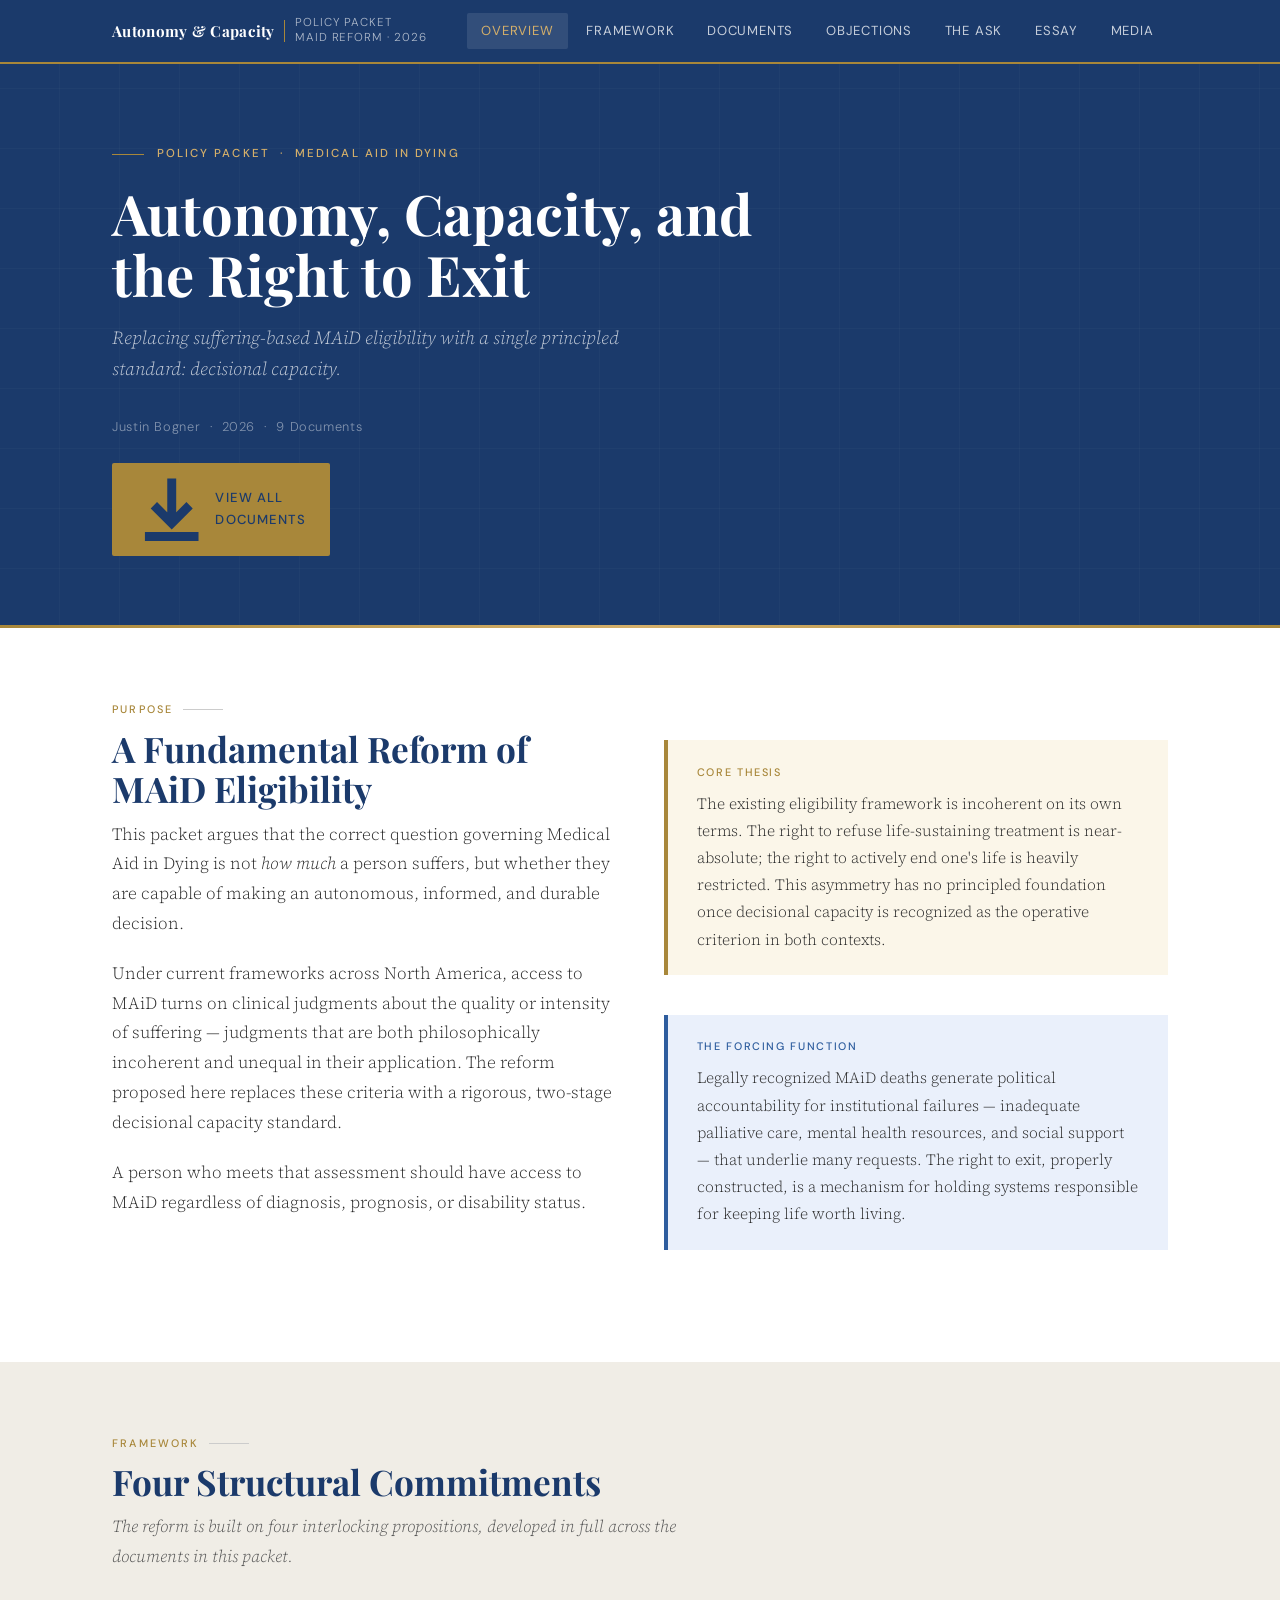
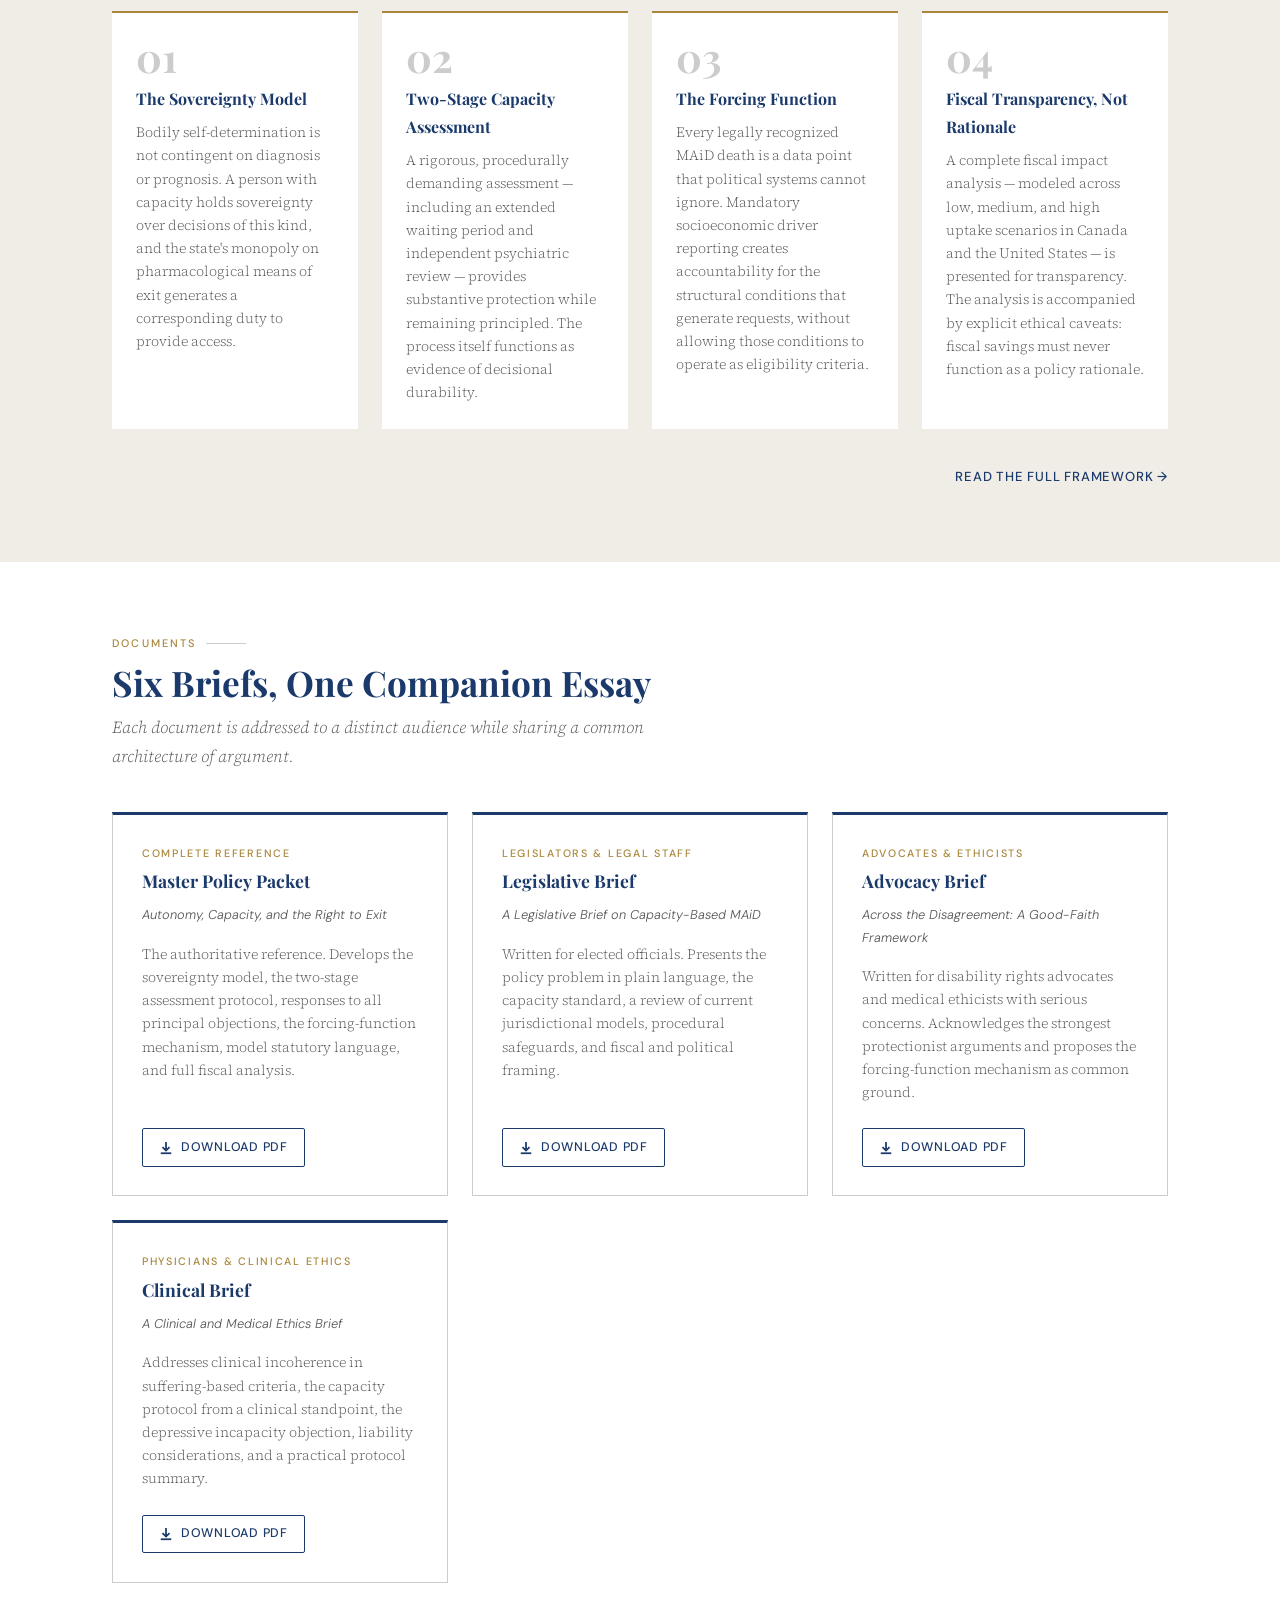
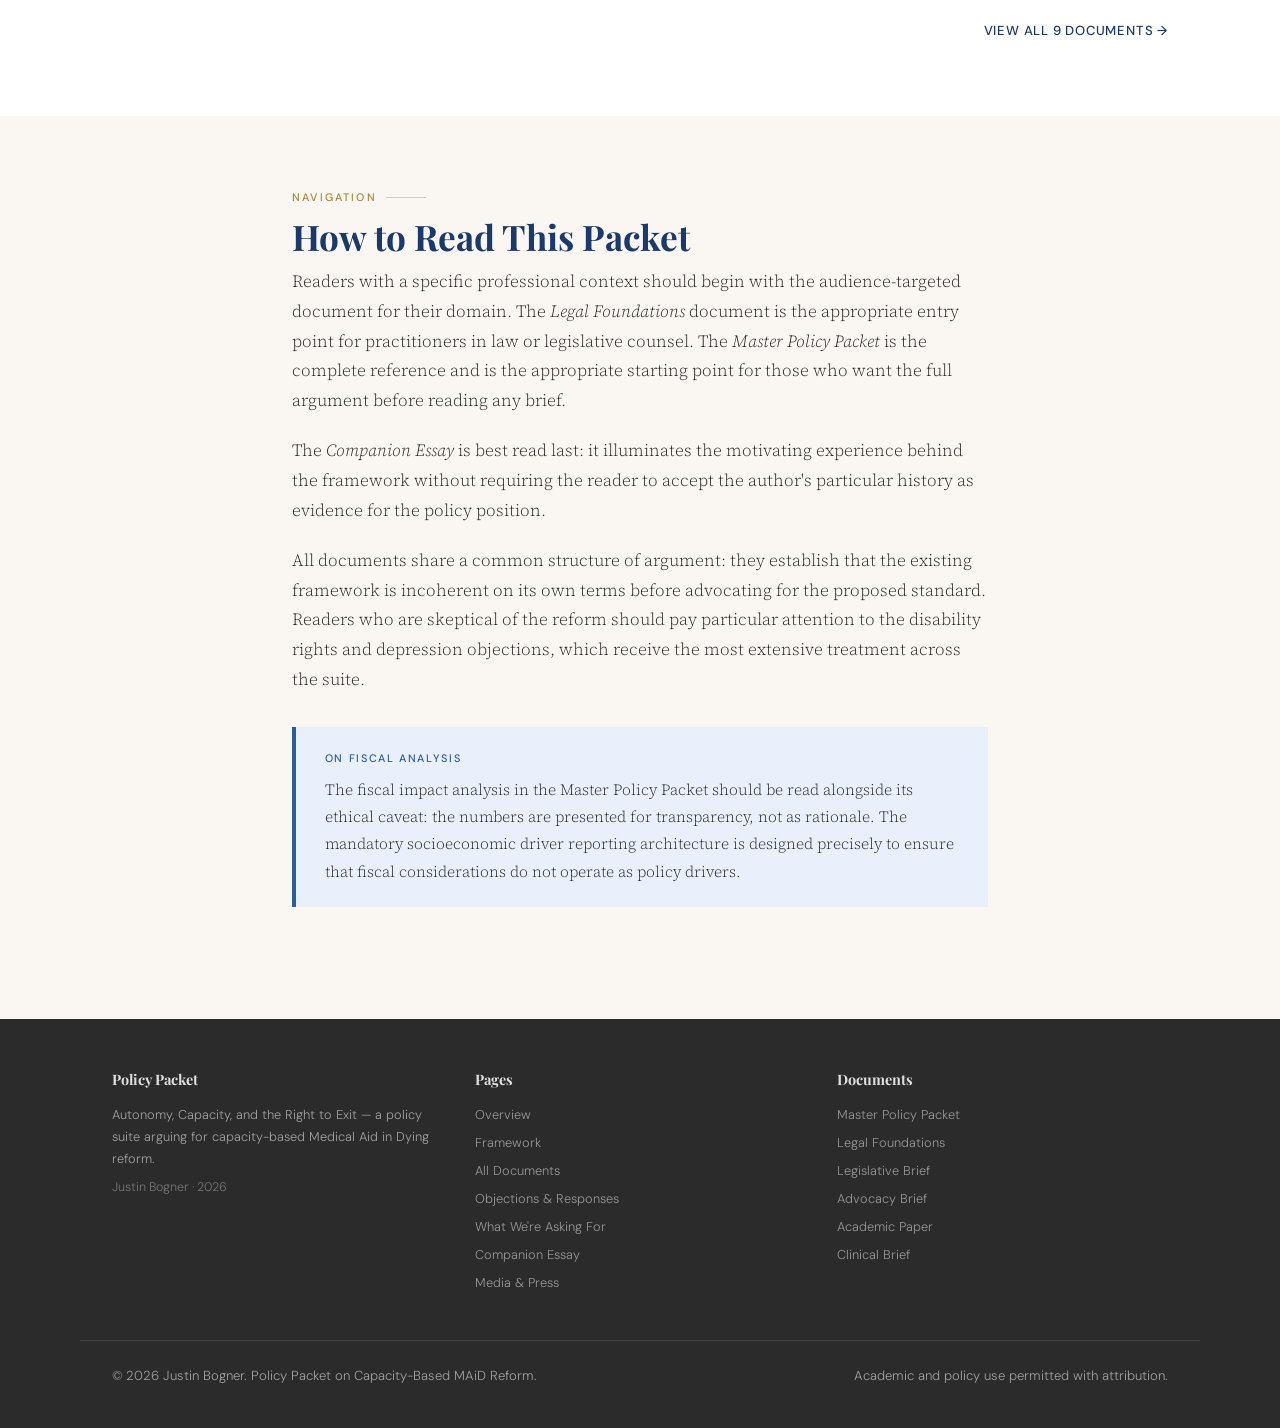
==== index.html @ 9078996b "Add files via upload" ====
<!DOCTYPE html>
<html lang="en">
<head>
  <meta charset="UTF-8">
  <meta name="viewport" content="width=device-width, initial-scale=1.0">
  <title>Autonomy, Capacity, and the Right to Exit — Policy Packet</title>
  <meta name="description" content="A policy packet arguing for capacity-based Medical Aid in Dying eligibility, developed by Justin Bogner (2026).">
  <link rel="stylesheet" href="style.css">
</head>
<body>

<!-- ── HEADER ───────────────────────────────────────────── -->
<header class="site-header">
  <div class="site-header__inner">
    <a href="index.html" class="site-header__wordmark">
      <span>Autonomy &amp; Capacity</span>
      <span class="wordmark-rule"></span>
      <span class="wordmark-sub">Policy Packet<br>MAiD Reform · 2026</span>
    </a>
    <nav>
      <a href="index.html" class="active">Overview</a>
      <a href="framework.html">Framework</a>
      <a href="documents.html">Documents</a>
      <a href="objections.html">Objections</a>
      <a href="ask.html">The Ask</a>
      <a href="essay.html">Essay</a>
      <a href="media.html">Media</a>
    </nav>
    <button class="nav-toggle" aria-label="Toggle navigation" aria-expanded="false">
      <span class="nav-toggle__bar"></span>
      <span class="nav-toggle__bar"></span>
      <span class="nav-toggle__bar"></span>
    </button>
  </div>
</header>

<!-- ── HERO ─────────────────────────────────────────────── -->
<section class="hero">
  <div class="hero__inner">
    <div class="hero__eyebrow">Policy Packet &nbsp;·&nbsp; Medical Aid in Dying</div>
    <h1 class="hero__title">Autonomy, Capacity, and the Right to Exit</h1>
    <p class="hero__subtitle">Replacing suffering-based MAiD eligibility with a single principled standard: decisional capacity.</p>
    <div class="hero__meta sans">Justin Bogner &nbsp;·&nbsp; 2026 &nbsp;·&nbsp; 9 Documents</div>
    <a href="documents.html" class="hero__cta">
      <svg viewBox="0 0 16 16" fill="none" stroke="currentColor" stroke-width="2"><path d="M8 1v10M4 7l4 4 4-4"/><path d="M2 14h12"/></svg>
      View All Documents
    </a>
  </div>
</section>

<!-- ── PURPOSE ───────────────────────────────────────────── -->
<section class="section section--white">
  <div class="container">
    <div class="two-col">
      <div>
        <div class="section__label">Purpose</div>
        <h2 class="section__title">A Fundamental Reform of MAiD Eligibility</h2>
        <p>This packet argues that the correct question governing Medical Aid in Dying is not <em>how much</em> a person suffers, but whether they are capable of making an autonomous, informed, and durable decision.</p>
        <p>Under current frameworks across North America, access to MAiD turns on clinical judgments about the quality or intensity of suffering — judgments that are both philosophically incoherent and unequal in their application. The reform proposed here replaces these criteria with a rigorous, two-stage decisional capacity standard.</p>
        <p>A person who meets that assessment should have access to MAiD regardless of diagnosis, prognosis, or disability status.</p>
      </div>
      <div>
        <div class="callout callout--gold">
          <div class="callout__label">Core Thesis</div>
          <p>The existing eligibility framework is incoherent on its own terms. The right to refuse life-sustaining treatment is near-absolute; the right to actively end one's life is heavily restricted. This asymmetry has no principled foundation once decisional capacity is recognized as the operative criterion in both contexts.</p>
        </div>
        <div class="callout" style="margin-top:1rem;">
          <div class="callout__label">The Forcing Function</div>
          <p>Legally recognized MAiD deaths generate political accountability for institutional failures — inadequate palliative care, mental health resources, and social support — that underlie many requests. The right to exit, properly constructed, is a mechanism for holding systems responsible for keeping life worth living.</p>
        </div>
      </div>
    </div>
  </div>
</section>

<!-- ── FRAMEWORK OVERVIEW ─────────────────────────────────── -->
<section class="section section--alt">
  <div class="container">
    <div class="section__label">Framework</div>
    <h2 class="section__title">Four Structural Commitments</h2>
    <p class="section__lead">The reform is built on four interlocking propositions, developed in full across the documents in this packet.</p>
    <div class="pillars">
      <div class="pillar">
        <div class="pillar__number">01</div>
        <div class="pillar__title">The Sovereignty Model</div>
        <p class="pillar__text">Bodily self-determination is not contingent on diagnosis or prognosis. A person with capacity holds sovereignty over decisions of this kind, and the state's monopoly on pharmacological means of exit generates a corresponding duty to provide access.</p>
      </div>
      <div class="pillar">
        <div class="pillar__number">02</div>
        <div class="pillar__title">Two-Stage Capacity Assessment</div>
        <p class="pillar__text">A rigorous, procedurally demanding assessment — including an extended waiting period and independent psychiatric review — provides substantive protection while remaining principled. The process itself functions as evidence of decisional durability.</p>
      </div>
      <div class="pillar">
        <div class="pillar__number">03</div>
        <div class="pillar__title">The Forcing Function</div>
        <p class="pillar__text">Every legally recognized MAiD death is a data point that political systems cannot ignore. Mandatory socioeconomic driver reporting creates accountability for the structural conditions that generate requests, without allowing those conditions to operate as eligibility criteria.</p>
      </div>
      <div class="pillar">
        <div class="pillar__number">04</div>
        <div class="pillar__title">Fiscal Transparency, Not Rationale</div>
        <p class="pillar__text">A complete fiscal impact analysis — modeled across low, medium, and high uptake scenarios in Canada and the United States — is presented for transparency. The analysis is accompanied by explicit ethical caveats: fiscal savings must never function as a policy rationale.</p>
      </div>
    </div>
    <div class="section-tail">
      <a href="framework.html">Read the Full Framework →</a>
    </div>
  </div>
</section>

<!-- ── DOCUMENTS PREVIEW ───────────────────────────────────── -->
<section class="section section--white">
  <div class="container">
    <div class="section__label">Documents</div>
    <h2 class="section__title">Six Briefs, One Companion Essay</h2>
    <p class="section__lead">Each document is addressed to a distinct audience while sharing a common architecture of argument.</p>
    <div class="doc-grid">

      <div class="doc-card">
        <div class="doc-card__audience">Complete Reference</div>
        <div class="doc-card__title">Master Policy Packet</div>
        <div class="doc-card__subtitle">Autonomy, Capacity, and the Right to Exit</div>
        <p class="doc-card__desc">The authoritative reference. Develops the sovereignty model, the two-stage assessment protocol, responses to all principal objections, the forcing-function mechanism, model statutory language, and full fiscal analysis.</p>
        <a href="pdfs/00_master_policy.pdf" target="_blank" class="doc-card__link" download>
          <svg viewBox="0 0 16 16" fill="none" stroke="currentColor" stroke-width="2"><path d="M8 1v10M4 7l4 4 4-4"/><path d="M2 14h12"/></svg>
          Download PDF
        </a>
      </div>

      <div class="doc-card">
        <div class="doc-card__audience">Legislators & Legal Staff</div>
        <div class="doc-card__title">Legislative Brief</div>
        <div class="doc-card__subtitle">A Legislative Brief on Capacity-Based MAiD</div>
        <p class="doc-card__desc">Written for elected officials. Presents the policy problem in plain language, the capacity standard, a review of current jurisdictional models, procedural safeguards, and fiscal and political framing.</p>
        <a href="pdfs/01_legislative_brief.pdf" target="_blank" class="doc-card__link" download>
          <svg viewBox="0 0 16 16" fill="none" stroke="currentColor" stroke-width="2"><path d="M8 1v10M4 7l4 4 4-4"/><path d="M2 14h12"/></svg>
          Download PDF
        </a>
      </div>

      <div class="doc-card">
        <div class="doc-card__audience">Advocates & Ethicists</div>
        <div class="doc-card__title">Advocacy Brief</div>
        <div class="doc-card__subtitle">Across the Disagreement: A Good-Faith Framework</div>
        <p class="doc-card__desc">Written for disability rights advocates and medical ethicists with serious concerns. Acknowledges the strongest protectionist arguments and proposes the forcing-function mechanism as common ground.</p>
        <a href="pdfs/02_advocacy_brief.pdf" target="_blank" class="doc-card__link" download>
          <svg viewBox="0 0 16 16" fill="none" stroke="currentColor" stroke-width="2"><path d="M8 1v10M4 7l4 4 4-4"/><path d="M2 14h12"/></svg>
          Download PDF
        </a>
      </div>

      <div class="doc-card">
        <div class="doc-card__audience">Physicians & Clinical Ethics</div>
        <div class="doc-card__title">Clinical Brief</div>
        <div class="doc-card__subtitle">A Clinical and Medical Ethics Brief</div>
        <p class="doc-card__desc">Addresses clinical incoherence in suffering-based criteria, the capacity protocol from a clinical standpoint, the depressive incapacity objection, liability considerations, and a practical protocol summary.</p>
        <a href="pdfs/04_clinical_brief.pdf" target="_blank" class="doc-card__link" download>
          <svg viewBox="0 0 16 16" fill="none" stroke="currentColor" stroke-width="2"><path d="M8 1v10M4 7l4 4 4-4"/><path d="M2 14h12"/></svg>
          Download PDF
        </a>
      </div>

    </div>
    <div class="section-tail">
      <a href="documents.html">View All 9 Documents →</a>
    </div>
  </div>
</section>

<!-- ── HOW TO READ ─────────────────────────────────────────── -->
<section class="section">
  <div class="container--narrow">
    <div class="section__label">Navigation</div>
    <h2 class="section__title">How to Read This Packet</h2>
    <p>Readers with a specific professional context should begin with the audience-targeted document for their domain. The <em>Legal Foundations</em> document is the appropriate entry point for practitioners in law or legislative counsel. The <em>Master Policy Packet</em> is the complete reference and is the appropriate starting point for those who want the full argument before reading any brief.</p>
    <p>The <em>Companion Essay</em> is best read last: it illuminates the motivating experience behind the framework without requiring the reader to accept the author's particular history as evidence for the policy position.</p>
    <p>All documents share a common structure of argument: they establish that the existing framework is incoherent on its own terms before advocating for the proposed standard. Readers who are skeptical of the reform should pay particular attention to the disability rights and depression objections, which receive the most extensive treatment across the suite.</p>
    <div class="callout" style="margin-top:2rem;">
      <div class="callout__label">On Fiscal Analysis</div>
      <p>The fiscal impact analysis in the Master Policy Packet should be read alongside its ethical caveat: the numbers are presented for transparency, not as rationale. The mandatory socioeconomic driver reporting architecture is designed precisely to ensure that fiscal considerations do not operate as policy drivers.</p>
    </div>
  </div>
</section>

<!-- ── FOOTER ─────────────────────────────────────────────── -->
<footer class="site-footer">
  <div class="site-footer__inner">
    <div class="footer-col">
      <div class="footer-col__title">Policy Packet</div>
      <p style="font-size:0.8rem; line-height:1.7; margin-bottom:0.5rem;">Autonomy, Capacity, and the Right to Exit — a policy suite arguing for capacity-based Medical Aid in Dying reform.</p>
      <p style="font-size:0.78rem; color:rgba(255,255,255,0.35);">Justin Bogner · 2026</p>
    </div>
    <div class="footer-col">
      <div class="footer-col__title">Pages</div>
      <a href="index.html">Overview</a>
      <a href="framework.html">Framework</a>
      <a href="documents.html">All Documents</a>
      <a href="objections.html">Objections &amp; Responses</a>
      <a href="ask.html">What We're Asking For</a>
      <a href="essay.html">Companion Essay</a>
      <a href="media.html">Media &amp; Press</a>
    </div>
    <div class="footer-col">
      <div class="footer-col__title">Documents</div>
      <a href="pdfs/00_master_policy.pdf" target="_blank" download>Master Policy Packet</a>
      <a href="pdfs/01_legal_foundations.pdf" target="_blank" download>Legal Foundations</a>
      <a href="pdfs/01_legislative_brief.pdf" target="_blank" download>Legislative Brief</a>
      <a href="pdfs/02_advocacy_brief.pdf" target="_blank" download>Advocacy Brief</a>
      <a href="pdfs/03_academic_paper.pdf" target="_blank" download>Academic Paper</a>
      <a href="pdfs/04_clinical_brief.pdf" target="_blank" download>Clinical Brief</a>
    </div>
  </div>
  <div class="site-footer__bottom">
    <span>© 2026 Justin Bogner. Policy Packet on Capacity-Based MAiD Reform.</span>
    <span>Academic and policy use permitted with attribution.</span>
  </div>
</footer>

<script src="nav.js"></script>
</body>
</html>
---- style.css ----
/* ─── IMPORTS ─────────────────────────────────────────────── */
@import url('https://fonts.googleapis.com/css2?family=Playfair+Display:ital,wght@0,400;0,600;0,700;1,400;1,600&family=Source+Serif+4:ital,opsz,wght@0,8..60,300;0,8..60,400;0,8..60,600;1,8..60,300;1,8..60,400&family=DM+Sans:wght@300;400;500&display=swap');

/* ─── VARIABLES ───────────────────────────────────────────── */
:root {
  --navy:       #1B3A6B;
  --navy-mid:   #2E5D9E;
  --navy-light: #EAF0FB;
  --cream:      #FAF7F2;
  --cream-dark: #F0EDE6;
  --gold:       #A8873A;
  --gold-light: #D4AF6A;
  --charcoal:   #2B2B2B;
  --mid:        #555555;
  --rule:       #CCCCCC;
  --white:      #FFFFFF;
}

/* ─── RESET & BASE ────────────────────────────────────────── */
*, *::before, *::after { box-sizing: border-box; margin: 0; padding: 0; }

html { scroll-behavior: smooth; }

body {
  font-family: 'Source Serif 4', Georgia, serif;
  font-weight: 300;
  background: var(--cream);
  color: var(--charcoal);
  line-height: 1.75;
  font-size: 17px;
  -webkit-font-smoothing: antialiased;
}

/* ─── TYPOGRAPHY ──────────────────────────────────────────── */
h1, h2, h3, h4 {
  font-family: 'Playfair Display', Georgia, serif;
  font-weight: 700;
  line-height: 1.15;
  color: var(--navy);
}

.sans { font-family: 'DM Sans', sans-serif; }

p { margin-bottom: 1.2em; }
p:last-child { margin-bottom: 0; }

a { color: var(--navy-mid); text-decoration: none; }
a:hover { text-decoration: underline; color: var(--navy); }

/* ─── LAYOUT ──────────────────────────────────────────────── */
.container {
  max-width: 1120px;
  margin: 0 auto;
  padding: 0 2rem;
}

.container--narrow {
  max-width: 760px;
  margin: 0 auto;
  padding: 0 2rem;
}

/* ─── HEADER / NAV ────────────────────────────────────────── */
.site-header {
  background: var(--navy);
  position: sticky;
  top: 0;
  z-index: 100;
  border-bottom: 2px solid var(--gold);
}

.site-header__inner {
  display: flex;
  align-items: center;
  justify-content: space-between;
  height: 62px;
  max-width: 1120px;
  margin: 0 auto;
  padding: 0 2rem;
}

.site-header__wordmark {
  font-family: 'Playfair Display', serif;
  font-size: 0.95rem;
  font-weight: 700;
  letter-spacing: 0.02em;
  color: var(--white);
  text-decoration: none;
  display: flex;
  align-items: center;
  gap: 0.6rem;
}

.site-header__wordmark:hover { text-decoration: none; }

.wordmark-rule {
  width: 1px;
  height: 22px;
  background: var(--gold);
}

.wordmark-sub {
  font-family: 'DM Sans', sans-serif;
  font-size: 0.72rem;
  font-weight: 300;
  letter-spacing: 0.08em;
  text-transform: uppercase;
  color: rgba(255,255,255,0.65);
  line-height: 1.3;
}

nav { display: flex; align-items: center; gap: 0.25rem; }

nav a {
  font-family: 'DM Sans', sans-serif;
  font-size: 0.82rem;
  font-weight: 400;
  letter-spacing: 0.06em;
  text-transform: uppercase;
  color: rgba(255,255,255,0.75);
  padding: 0.4rem 0.9rem;
  border-radius: 2px;
  transition: color 0.2s, background 0.2s;
  text-decoration: none;
}

nav a:hover, nav a.active {
  color: var(--white);
  background: rgba(255,255,255,0.1);
  text-decoration: none;
}

nav a.active {
  color: var(--gold-light);
}

/* ─── HERO ────────────────────────────────────────────────── */
.hero {
  background: var(--navy);
  padding: 5rem 0 4.5rem;
  position: relative;
  overflow: hidden;
}

.hero::before {
  content: '';
  position: absolute;
  inset: 0;
  background:
    repeating-linear-gradient(
      0deg,
      transparent,
      transparent 59px,
      rgba(255,255,255,0.025) 59px,
      rgba(255,255,255,0.025) 60px
    ),
    repeating-linear-gradient(
      90deg,
      transparent,
      transparent 59px,
      rgba(255,255,255,0.025) 59px,
      rgba(255,255,255,0.025) 60px
    );
}

.hero::after {
  content: '';
  position: absolute;
  left: 0; right: 0; bottom: 0;
  height: 3px;
  background: linear-gradient(90deg, var(--gold), var(--gold-light), var(--gold));
}

.hero__inner {
  position: relative;
  max-width: 1120px;
  margin: 0 auto;
  padding: 0 2rem;
}

.hero__eyebrow {
  font-family: 'DM Sans', sans-serif;
  font-size: 0.72rem;
  font-weight: 500;
  letter-spacing: 0.18em;
  text-transform: uppercase;
  color: var(--gold-light);
  margin-bottom: 1.2rem;
  display: flex;
  align-items: center;
  gap: 0.8rem;
}

.hero__eyebrow::before {
  content: '';
  display: inline-block;
  width: 32px;
  height: 1px;
  background: var(--gold);
}

.hero__title {
  font-family: 'Playfair Display', serif;
  font-size: clamp(2rem, 5vw, 3.5rem);
  font-weight: 700;
  color: var(--white);
  line-height: 1.08;
  max-width: 700px;
  margin-bottom: 1.2rem;
}

.hero__subtitle {
  font-family: 'Source Serif 4', serif;
  font-size: 1.15rem;
  font-weight: 300;
  font-style: italic;
  color: rgba(255,255,255,0.72);
  max-width: 560px;
  margin-bottom: 2rem;
  line-height: 1.65;
}

.hero__meta {
  font-family: 'DM Sans', sans-serif;
  font-size: 0.8rem;
  color: rgba(255,255,255,0.45);
  letter-spacing: 0.05em;
}

.hero__cta {
  display: inline-flex;
  align-items: center;
  gap: 0.5rem;
  background: var(--gold);
  color: var(--navy) !important;
  font-family: 'DM Sans', sans-serif;
  font-size: 0.82rem;
  font-weight: 500;
  letter-spacing: 0.08em;
  text-transform: uppercase;
  padding: 0.7rem 1.5rem;
  border-radius: 2px;
  transition: background 0.2s;
  text-decoration: none !important;
  margin-top: 1.5rem;
}

.hero__cta:hover { background: var(--gold-light); }

/* ─── SECTION ─────────────────────────────────────────────── */
.section {
  padding: 4.5rem 0;
}

.section--alt {
  background: var(--cream-dark);
}

.section--white {
  background: var(--white);
}

.section__label {
  font-family: 'DM Sans', sans-serif;
  font-size: 0.68rem;
  font-weight: 500;
  letter-spacing: 0.2em;
  text-transform: uppercase;
  color: var(--gold);
  margin-bottom: 0.6rem;
  display: flex;
  align-items: center;
  gap: 0.6rem;
}

.section__label::after {
  content: '';
  flex: 1;
  height: 1px;
  background: var(--rule);
  max-width: 40px;
}

.section__title {
  font-size: clamp(1.5rem, 3vw, 2.2rem);
  margin-bottom: 0.6rem;
}

.section__lead {
  font-size: 1.05rem;
  color: var(--mid);
  font-style: italic;
  margin-bottom: 2.5rem;
  max-width: 620px;
}

/* ─── CALLOUT BOX ─────────────────────────────────────────── */
.callout {
  background: var(--navy-light);
  border-left: 4px solid var(--navy-mid);
  padding: 1.4rem 1.8rem;
  margin: 2.5rem 0;
  font-size: 0.97rem;
}

.callout--gold {
  background: #FBF6E9;
  border-left-color: var(--gold);
}

.callout__label {
  font-family: 'DM Sans', sans-serif;
  font-size: 0.68rem;
  font-weight: 500;
  letter-spacing: 0.15em;
  text-transform: uppercase;
  color: var(--navy-mid);
  margin-bottom: 0.5rem;
}

.callout--gold .callout__label { color: var(--gold); }

/* ─── DOCUMENT CARDS ──────────────────────────────────────── */
.doc-grid {
  display: grid;
  grid-template-columns: repeat(auto-fill, minmax(320px, 1fr));
  gap: 1.5rem;
  margin-top: 2rem;
}

.doc-card {
  background: var(--white);
  border: 1px solid var(--rule);
  border-top: 3px solid var(--navy);
  padding: 1.8rem;
  display: flex;
  flex-direction: column;
  transition: box-shadow 0.2s, transform 0.2s;
}

.doc-card:hover {
  box-shadow: 0 8px 32px rgba(27,58,107,0.12);
  transform: translateY(-2px);
}

.doc-card__audience {
  font-family: 'DM Sans', sans-serif;
  font-size: 0.67rem;
  font-weight: 500;
  letter-spacing: 0.16em;
  text-transform: uppercase;
  color: var(--gold);
  margin-bottom: 0.5rem;
}

.doc-card__title {
  font-family: 'Playfair Display', serif;
  font-size: 1.1rem;
  font-weight: 700;
  color: var(--navy);
  line-height: 1.25;
  margin-bottom: 0.75rem;
}

.doc-card__subtitle {
  font-family: 'DM Sans', sans-serif;
  font-size: 0.8rem;
  color: var(--mid);
  margin-bottom: 1rem;
  font-style: italic;
}

.doc-card__desc {
  font-size: 0.88rem;
  color: var(--mid);
  line-height: 1.65;
  flex: 1;
  margin-bottom: 1.5rem;
}

.doc-card__link {
  display: inline-flex;
  align-items: center;
  gap: 0.5rem;
  font-family: 'DM Sans', sans-serif;
  font-size: 0.78rem;
  font-weight: 500;
  letter-spacing: 0.06em;
  text-transform: uppercase;
  color: var(--navy);
  border: 1px solid var(--navy);
  padding: 0.45rem 1rem;
  border-radius: 2px;
  transition: background 0.2s, color 0.2s;
  align-self: flex-start;
}

.doc-card__link:hover {
  background: var(--navy);
  color: var(--white);
  text-decoration: none;
}

.doc-card__link svg { width: 14px; height: 14px; }

.doc-card__link--padded { padding: 0.75rem 1.25rem; }

/* ─── FRAMEWORK PILLARS ───────────────────────────────────── */
.pillars {
  display: grid;
  grid-template-columns: repeat(auto-fill, minmax(240px, 1fr));
  gap: 1.5rem;
  margin-top: 2rem;
}

.pillar {
  padding: 1.5rem;
  border-top: 2px solid var(--gold);
  background: var(--white);
}

.pillar__number {
  font-family: 'Playfair Display', serif;
  font-size: 2.5rem;
  font-weight: 700;
  color: var(--rule);
  line-height: 1;
  margin-bottom: 0.5rem;
}

.pillar__title {
  font-family: 'Playfair Display', serif;
  font-size: 1rem;
  font-weight: 700;
  color: var(--navy);
  margin-bottom: 0.5rem;
}

.pillar__text {
  font-size: 0.88rem;
  color: var(--mid);
  line-height: 1.65;
}

/* ─── TWO-COLUMN LAYOUT ───────────────────────────────────── */
.two-col {
  display: grid;
  grid-template-columns: 1fr 1fr;
  gap: 3rem;
  align-items: start;
}

@media (max-width: 768px) {
  .two-col { grid-template-columns: 1fr; gap: 2rem; }
  .hero__title { font-size: 2rem; }
  nav a { padding: 0.4rem 0.6rem; font-size: 0.75rem; }
}

/* ─── OBJECTION TABLE ─────────────────────────────────────── */
.objection-row {
  display: grid;
  grid-template-columns: 1fr 1fr;
  gap: 1.5rem;
  padding: 1.5rem 0;
  border-bottom: 1px solid var(--rule);
}

.objection-row:last-child { border-bottom: none; }

.objection-row__label {
  font-family: 'DM Sans', sans-serif;
  font-size: 0.68rem;
  font-weight: 500;
  letter-spacing: 0.12em;
  text-transform: uppercase;
  margin-bottom: 0.4rem;
}

.objection-row__label--obj { color: #8B2020; }
.objection-row__label--resp { color: var(--navy-mid); }

.objection-row__text {
  font-size: 0.9rem;
  color: var(--mid);
  line-height: 1.65;
}

/* ─── FOOTER ──────────────────────────────────────────────── */
.site-footer {
  background: var(--charcoal);
  color: rgba(255,255,255,0.55);
  padding: 3rem 0 2.5rem;
  font-family: 'DM Sans', sans-serif;
  font-size: 0.82rem;
}

.site-footer__inner {
  max-width: 1120px;
  margin: 0 auto;
  padding: 0 2rem;
  display: grid;
  grid-template-columns: 1fr 1fr 1fr;
  gap: 2rem;
  margin-bottom: 2.5rem;
}

.footer-col__title {
  font-family: 'Playfair Display', serif;
  font-size: 0.9rem;
  font-weight: 700;
  color: rgba(255,255,255,0.85);
  margin-bottom: 0.75rem;
}

.footer-col a {
  display: block;
  color: rgba(255,255,255,0.5);
  margin-bottom: 0.35rem;
  font-size: 0.8rem;
  transition: color 0.2s;
}

.footer-col a:hover { color: var(--gold-light); text-decoration: none; }

.site-footer__bottom {
  max-width: 1120px;
  margin: 0 auto;
  padding: 1.5rem 2rem 0;
  border-top: 1px solid rgba(255,255,255,0.1);
  display: flex;
  justify-content: space-between;
  align-items: center;
  flex-wrap: wrap;
  gap: 0.5rem;
}

@media (max-width: 768px) {
  .site-footer__inner { grid-template-columns: 1fr; }
  .site-footer__bottom { flex-direction: column; text-align: center; }
  .objection-row { grid-template-columns: 1fr; }
}

/* ─── UTILITY ─────────────────────────────────────────────── */
.rule {
  border: none;
  border-top: 1px solid var(--rule);
  margin: 2.5rem 0;
}

.text-gold  { color: var(--gold); }
.text-navy  { color: var(--navy); }
.text-mid   { color: var(--mid); }

.mt-1  { margin-top: 1rem; }
.mt-15 { margin-top: 1.5rem; }
.mt-2  { margin-top: 2rem; }

/* Right-aligned section-tail navigation link (e.g. "Read the Full Framework →") */
.section-tail {
  margin-top: 2rem;
  text-align: right;
}

.section-tail a {
  font-family: 'DM Sans', sans-serif;
  font-size: 0.82rem;
  font-weight: 500;
  letter-spacing: 0.06em;
  text-transform: uppercase;
  color: var(--navy);
}

/* Overflow scroll wrapper for wide tables */
.overflow-x-auto { overflow-x: auto; }

/* Flex action/button group */
.flex-actions {
  display: flex;
  gap: 1rem;
  flex-wrap: wrap;
  margin-top: 1.5rem;
}

.flex-actions--center { justify-content: center; }

/* Two-col equal (for callout grids, etc.) */
.two-col-equal {
  display: grid;
  grid-template-columns: 1fr 1fr;
  gap: 1rem;
}

/* Remove default callout vertical margin when inside a grid */
.two-col-equal .callout { margin: 0; }

@media (max-width: 768px) {
  .two-col-equal { grid-template-columns: 1fr; }
}

/* ─── ANIMATE ─────────────────────────────────────────────── */
@keyframes fadeUp {
  from { opacity: 0; transform: translateY(16px); }
  to   { opacity: 1; transform: translateY(0); }
}

.hero__eyebrow { animation: fadeUp 0.6s ease both; }
.hero__title   { animation: fadeUp 0.7s 0.1s ease both; }
.hero__subtitle{ animation: fadeUp 0.7s 0.2s ease both; }
.hero__cta     { animation: fadeUp 0.7s 0.3s ease both; }

/* ─── PAGE-SPECIFIC HERO VARIANTS ─────────────────────────── */
.hero--sm { padding: 3rem 0 3rem; }

/* ─── MOBILE NAV ──────────────────────────────────────────── */
.nav-toggle {
  display: none;
  align-items: center;
  justify-content: center;
  background: none;
  border: 1px solid rgba(255,255,255,0.2);
  border-radius: 2px;
  cursor: pointer;
  padding: 0.45rem;
  color: rgba(255,255,255,0.75);
  flex-direction: column;
  gap: 4px;
  width: 36px;
  height: 36px;
  flex-shrink: 0;
}

.nav-toggle:hover { border-color: rgba(255,255,255,0.45); color: var(--white); }

.nav-toggle__bar {
  display: block;
  width: 18px;
  height: 2px;
  background: currentColor;
  transition: transform 0.22s ease, opacity 0.22s ease;
}

/* Animated state when open */
.nav-toggle[aria-expanded="true"] .nav-toggle__bar:nth-child(1) {
  transform: translateY(6px) rotate(45deg);
}
.nav-toggle[aria-expanded="true"] .nav-toggle__bar:nth-child(2) {
  opacity: 0;
}
.nav-toggle[aria-expanded="true"] .nav-toggle__bar:nth-child(3) {
  transform: translateY(-6px) rotate(-45deg);
}

@media (max-width: 768px) {
  .nav-toggle { display: flex; }

  .site-header__inner {
    flex-wrap: wrap;
    height: auto;
    min-height: 62px;
    padding-top: 0.75rem;
    padding-bottom: 0.75rem;
    align-items: center;
  }

  nav {
    display: none;
    width: 100%;
    flex-direction: column;
    gap: 0;
    padding: 0.4rem 0 0.75rem;
    border-top: 1px solid rgba(255,255,255,0.1);
    margin-top: 0.5rem;
  }

  nav.nav-open { display: flex; }

  nav a {
    padding: 0.55rem 0.5rem;
    font-size: 0.8rem;
    border-radius: 2px;
  }
}

/* ─── BIBLIOGRAPHY ────────────────────────────────────────── */
.biblio-list {
  list-style: none;
  padding: 0;
  margin-top: 1.5rem;
}

.biblio-item {
  font-size: 0.9rem;
  color: var(--charcoal);
  line-height: 1.7;
  padding: 0.75rem 0;
  border-bottom: 1px solid var(--rule);
  padding-left: 1.25rem;
  position: relative;
}

.biblio-item::before {
  content: '';
  position: absolute;
  left: 0;
  top: 1.15rem;
  width: 6px;
  height: 1px;
  background: var(--gold);
}

.biblio-item:last-child { border-bottom: none; }

/* ─── CALLOUT VARIANTS ────────────────────────────────────── */
.callout--navy {
  background: var(--navy-light);
  border-left-color: var(--navy);
}

.callout--navy .callout__label { color: var(--navy); }

/* ─── FRAMEWORK PAGE ──────────────────────────────────────── */
.assessment-stage {
  background: var(--white);
  border: 1px solid var(--rule);
  padding: 2rem;
  margin-bottom: 1.5rem;
  position: relative;
}

.stage-number {
  position: absolute;
  top: -1px; right: 2rem;
  font-family: 'Playfair Display', serif;
  font-size: 4rem;
  font-weight: 700;
  color: var(--navy-light);
  line-height: 1;
}

.stage-title {
  font-family: 'Playfair Display', serif;
  font-size: 1.2rem;
  font-weight: 700;
  color: var(--navy);
  margin-bottom: 1rem;
}

.stage-item {
  padding: 0.75rem 0;
  border-bottom: 1px solid var(--cream-dark);
  display: grid;
  grid-template-columns: 180px 1fr;
  gap: 1rem;
  font-size: 0.92rem;
}

.stage-item:last-child { border-bottom: none; }

.stage-item__label {
  font-family: 'DM Sans', sans-serif;
  font-weight: 500;
  color: var(--navy);
  font-size: 0.85rem;
}

.stage-item__text { color: var(--mid); }

.comparator-table {
  width: 100%;
  border-collapse: collapse;
  font-size: 0.88rem;
  margin-top: 1.5rem;
}

.comparator-table th {
  font-family: 'DM Sans', sans-serif;
  font-size: 0.72rem;
  font-weight: 500;
  letter-spacing: 0.1em;
  text-transform: uppercase;
  color: var(--mid);
  background: var(--cream-dark);
  padding: 0.65rem 1rem;
  text-align: left;
  border-bottom: 2px solid var(--rule);
}

.comparator-table td {
  padding: 0.75rem 1rem;
  border-bottom: 1px solid var(--rule);
  color: var(--charcoal);
  vertical-align: top;
}

.comparator-table tr:last-child td {
  background: var(--navy-light);
  font-weight: 600;
  color: var(--navy);
}

.comparator-table tr:hover td { background: var(--cream-dark); }
.comparator-table tr:last-child:hover td { background: var(--navy-light); }

.badge {
  display: inline-block;
  font-family: 'DM Sans', sans-serif;
  font-size: 0.68rem;
  font-weight: 500;
  letter-spacing: 0.08em;
  text-transform: uppercase;
  padding: 0.2rem 0.55rem;
  border-radius: 2px;
}

.badge--yes { background: #E7F4E9; color: #1E6E35; }
.badge--no  { background: #F7ECEC; color: #8B2020; }

.timeline-vis {
  display: flex;
  align-items: center;
  justify-content: space-between;
  margin: 3rem 0;
  position: relative;
  padding: 0 1rem;
}

.timeline-vis::before {
  content: '';
  position: absolute;
  top: 50%;
  left: 20px;
  right: 20px;
  height: 2px;
  background: var(--rule);
  z-index: 0;
}

.t-node {
  position: relative;
  z-index: 1;
  background: var(--white);
  border: 1px solid var(--navy);
  color: var(--navy);
  font-family: 'DM Sans', sans-serif;
  font-size: 0.7rem;
  font-weight: 600;
  text-transform: uppercase;
  padding: 0.5rem 1rem;
  letter-spacing: 0.05em;
}

.t-node--wait {
  background: var(--cream-dark);
  border-color: var(--mid);
  color: var(--mid);
  border-style: dashed;
}

@media (max-width: 640px) {
  .stage-item { grid-template-columns: 1fr; }
  .stage-number { font-size: 3rem; }
  .timeline-vis { flex-direction: column; gap: 0.5rem; }
  .timeline-vis::before { display: none; }
}

/* ─── OBJECTIONS PAGE ─────────────────────────────────────── */
.objection-block { margin-bottom: 3.5rem; }

.objection-header {
  display: flex;
  align-items: flex-start;
  gap: 1.5rem;
  margin-bottom: 1.25rem;
}

.objection-label {
  font-family: 'DM Sans', sans-serif;
  font-size: 0.68rem;
  font-weight: 500;
  letter-spacing: 0.16em;
  text-transform: uppercase;
  color: #8B2020;
  margin-bottom: 0.3rem;
}

.objection-source {
  font-family: 'DM Sans', sans-serif;
  font-size: 0.75rem;
  color: var(--mid);
  font-style: italic;
}

.objection-title {
  font-family: 'Playfair Display', serif;
  font-size: 1.35rem;
  font-weight: 700;
  color: var(--charcoal);
  line-height: 1.2;
}

.objection-statement {
  background: #FDF3E7;
  border-left: 4px solid #C0622F;
  padding: 1.25rem 1.6rem;
  font-size: 0.95rem;
  font-style: italic;
  color: var(--charcoal);
  margin-bottom: 1.5rem;
}

.response-label {
  font-family: 'DM Sans', sans-serif;
  font-size: 0.68rem;
  font-weight: 500;
  letter-spacing: 0.16em;
  text-transform: uppercase;
  color: var(--navy-mid);
  margin-bottom: 0.5rem;
  display: flex;
  align-items: center;
  gap: 0.5rem;
}

.response-label::before {
  content: '';
  display: inline-block;
  width: 20px;
  height: 2px;
  background: var(--navy-mid);
}

.divider {
  border: none;
  border-top: 1px solid var(--rule);
  margin: 3rem 0;
}

.numbered-response {
  counter-reset: response-counter;
  list-style: none;
  padding: 0;
}

.numbered-response li {
  counter-increment: response-counter;
  display: flex;
  gap: 1rem;
  margin-bottom: 0.9rem;
  font-size: 0.92rem;
  color: var(--charcoal);
}

.numbered-response li::before {
  content: counter(response-counter);
  font-family: 'Playfair Display', serif;
  font-size: 0.95rem;
  font-weight: 700;
  color: var(--navy-mid);
  min-width: 1.5rem;
  padding-top: 0.05em;
}

/* ─── ASK PAGE ────────────────────────────────────────────── */
.statute-table {
  width: 100%;
  border-collapse: collapse;
  margin: 1.5rem 0;
  font-family: 'Source Serif 4', serif;
}

.statute-table th {
  background: var(--navy);
  color: var(--white);
  font-family: 'DM Sans', sans-serif;
  font-size: 0.72rem;
  font-weight: 500;
  letter-spacing: 0.12em;
  text-transform: uppercase;
  padding: 0.75rem 1rem;
  text-align: left;
}

.statute-table td {
  padding: 1rem;
  border-bottom: 1px solid var(--rule);
  vertical-align: top;
  font-size: 0.92rem;
  line-height: 1.7;
}

.statute-table td:first-child {
  font-family: 'DM Sans', sans-serif;
  font-size: 0.78rem;
  font-weight: 600;
  color: var(--navy);
  width: 22%;
  white-space: nowrap;
  background: var(--cream);
  border-right: 2px solid var(--gold);
}

.statute-table tr:last-child td { border-bottom: none; }

.statute-table tr:hover td { background: #f5f2ed; }
.statute-table tr:hover td:first-child { background: #ede9e1; }

/* Legal foundations column variants */
.statute-col-term {
  width: 20%;
  font-weight: 700;
  color: var(--navy);
  background: var(--cream);
  border-right: 2px solid var(--gold);
}

.statute-col-text { width: 45%; }

.statute-col-comment {
  width: 35%;
  color: var(--mid);
  font-style: italic;
  background: #fafafa;
}

.ask-step {
  display: grid;
  grid-template-columns: 48px 1fr;
  gap: 1.25rem;
  align-items: start;
  padding: 1.5rem 0;
  border-bottom: 1px solid var(--rule);
}

.ask-step:last-child { border-bottom: none; }

.ask-step__num {
  width: 48px;
  height: 48px;
  background: var(--navy);
  color: var(--white);
  font-family: 'Playfair Display', serif;
  font-size: 1.2rem;
  font-weight: 700;
  display: flex;
  align-items: center;
  justify-content: center;
  flex-shrink: 0;
}

.ask-step__title {
  font-family: 'Playfair Display', serif;
  font-size: 1.05rem;
  font-weight: 700;
  color: var(--navy);
  margin-bottom: 0.4rem;
}

.ask-step__text {
  font-size: 0.9rem;
  color: var(--mid);
  line-height: 1.7;
}

.jurisdiction-grid {
  display: grid;
  grid-template-columns: repeat(auto-fill, minmax(260px, 1fr));
  gap: 1rem;
  margin-top: 1.5rem;
}

.jurisdiction-card {
  background: var(--white);
  border: 1px solid var(--rule);
  border-top: 3px solid var(--navy);
  padding: 1.5rem;
}

.jurisdiction-card__flag { font-size: 1.5rem; margin-bottom: 0.5rem; }

.jurisdiction-card__name {
  font-family: 'DM Sans', sans-serif;
  font-size: 0.88rem;
  font-weight: 600;
  color: var(--charcoal);
  margin-bottom: 0.75rem;
}

.jurisdiction-card__text {
  font-size: 0.82rem;
  color: var(--mid);
  line-height: 1.65;
}

.bottom-line {
  background: var(--navy);
  color: var(--white);
  padding: 3rem;
  margin-top: 2rem;
}

.bottom-line__label {
  font-family: 'DM Sans', sans-serif;
  font-size: 0.68rem;
  font-weight: 500;
  letter-spacing: 0.18em;
  text-transform: uppercase;
  color: var(--gold-light);
  margin-bottom: 1rem;
}

.bottom-line__text {
  font-family: 'Playfair Display', serif;
  font-size: 1.3rem;
  font-style: italic;
  line-height: 1.5;
  color: rgba(255,255,255,0.9);
  margin-bottom: 1.5rem;
}

.bottom-line__body {
  font-family: 'Source Serif 4', serif;
  font-size: 0.92rem;
  line-height: 1.8;
  color: rgba(255,255,255,0.65);
}

/* ─── MEDIA PAGE ──────────────────────────────────────────── */
.press-release {
  background: var(--white);
  border: 1px solid var(--rule);
  border-top: 3px solid var(--gold);
  padding: 2.5rem;
  margin-bottom: 2rem;
}

.press-release__dateline {
  font-family: 'DM Sans', sans-serif;
  font-size: 0.72rem;
  font-weight: 500;
  letter-spacing: 0.14em;
  text-transform: uppercase;
  color: var(--mid);
  margin-bottom: 1rem;
}

.press-release__hed {
  font-family: 'Playfair Display', serif;
  font-size: 1.5rem;
  font-weight: 700;
  color: var(--navy);
  line-height: 1.2;
  margin-bottom: 0.5rem;
}

.press-release__dek {
  font-family: 'Source Serif 4', serif;
  font-style: italic;
  font-size: 1rem;
  color: var(--mid);
  margin-bottom: 1.5rem;
  padding-bottom: 1.5rem;
  border-bottom: 1px solid var(--rule);
}

.stat-grid {
  display: grid;
  grid-template-columns: repeat(auto-fill, minmax(200px, 1fr));
  gap: 1rem;
  margin-top: 1.5rem;
}

.stat-card {
  background: var(--white);
  border: 1px solid var(--rule);
  border-top: 2px solid var(--navy);
  padding: 1.25rem 1.25rem 1rem;
}

.stat-card__number {
  font-family: 'Playfair Display', serif;
  font-size: 2rem;
  font-weight: 700;
  color: var(--navy);
  line-height: 1;
  margin-bottom: 0.3rem;
}

.stat-card__label {
  font-family: 'DM Sans', sans-serif;
  font-size: 0.78rem;
  color: var(--mid);
  line-height: 1.5;
}

.stat-card__source {
  font-family: 'DM Sans', sans-serif;
  font-size: 0.65rem;
  color: var(--rule);
  margin-top: 0.5rem;
  letter-spacing: 0.04em;
}

.pull-quote {
  border-left: 4px solid var(--gold);
  padding: 1.25rem 1.75rem;
  margin: 1.5rem 0;
  background: var(--white);
}

.pull-quote__text {
  font-family: 'Playfair Display', serif;
  font-size: 1.15rem;
  font-style: italic;
  color: var(--navy);
  line-height: 1.5;
  margin-bottom: 0.5rem;
}

.pull-quote__attr {
  font-family: 'DM Sans', sans-serif;
  font-size: 0.75rem;
  color: var(--mid);
  letter-spacing: 0.05em;
}

.angle-card {
  background: var(--white);
  border: 1px solid var(--rule);
  padding: 1.5rem;
  margin-bottom: 1rem;
  display: grid;
  grid-template-columns: 80px 1fr;
  gap: 1.25rem;
  align-items: start;
}

.angle-card__beat {
  font-family: 'DM Sans', sans-serif;
  font-size: 0.62rem;
  font-weight: 500;
  letter-spacing: 0.14em;
  text-transform: uppercase;
  color: var(--white);
  background: var(--navy);
  padding: 0.3rem 0.4rem;
  text-align: center;
  line-height: 1.4;
}

.angle-card__hed {
  font-family: 'Playfair Display', serif;
  font-size: 1rem;
  font-weight: 700;
  color: var(--navy);
  margin-bottom: 0.4rem;
}

.angle-card__text {
  font-size: 0.88rem;
  color: var(--mid);
  line-height: 1.65;
}

.bio-block {
  display: grid;
  grid-template-columns: 1fr 2fr;
  gap: 2.5rem;
  align-items: start;
}

.bio-meta {
  background: var(--navy);
  padding: 1.75rem;
  color: rgba(255,255,255,0.85);
}

.bio-meta__name {
  font-family: 'Playfair Display', serif;
  font-size: 1.3rem;
  font-weight: 700;
  color: var(--white);
  margin-bottom: 0.3rem;
}

.bio-meta__title {
  font-family: 'DM Sans', sans-serif;
  font-size: 0.75rem;
  color: var(--gold-light);
  letter-spacing: 0.08em;
  margin-bottom: 1.25rem;
  padding-bottom: 1.25rem;
  border-bottom: 1px solid rgba(255,255,255,0.15);
}

.bio-meta__item {
  font-family: 'DM Sans', sans-serif;
  font-size: 0.78rem;
  color: rgba(255,255,255,0.6);
  margin-bottom: 0.4rem;
  line-height: 1.5;
}

.bio-meta__item strong {
  color: rgba(255,255,255,0.85);
  display: block;
  font-size: 0.7rem;
  letter-spacing: 0.1em;
  text-transform: uppercase;
  margin-bottom: 0.15rem;
}

.download-row {
  display: flex;
  align-items: center;
  justify-content: space-between;
  padding: 1rem 1.25rem;
  border-bottom: 1px solid var(--rule);
  gap: 1rem;
}

.download-row:last-child { border-bottom: none; }
.download-row__info { flex: 1; }

.download-row__title {
  font-family: 'DM Sans', sans-serif;
  font-size: 0.88rem;
  font-weight: 500;
  color: var(--charcoal);
  margin-bottom: 0.15rem;
}

.download-row__desc {
  font-family: 'DM Sans', sans-serif;
  font-size: 0.75rem;
  color: var(--mid);
}

.download-list {
  background: var(--white);
  border: 1px solid var(--rule);
  margin-top: 1.5rem;
}

@media (max-width: 768px) {
  .bio-block { grid-template-columns: 1fr; }
  .angle-card { grid-template-columns: 1fr; }
  .angle-card__beat { width: fit-content; }
}

/* ─── ESSAY PAGE ──────────────────────────────────────────── */
.essay-hero {
  background: var(--navy);
  padding: 5rem 0 4rem;
  position: relative;
  overflow: hidden;
}

.essay-hero::before {
  content: '';
  position: absolute;
  top: 0; left: 0; right: 0; bottom: 0;
  background: repeating-linear-gradient(
    90deg,
    transparent,
    transparent 80px,
    rgba(255,255,255,0.015) 80px,
    rgba(255,255,255,0.015) 81px
  );
}

.essay-hero__inner {
  max-width: 760px;
  margin: 0 auto;
  padding: 0 2rem;
  position: relative;
}

.essay-hero__warning {
  display: inline-block;
  font-family: 'DM Sans', sans-serif;
  font-size: 0.68rem;
  font-weight: 500;
  letter-spacing: 0.16em;
  text-transform: uppercase;
  color: var(--gold-light);
  border: 1px solid rgba(168,135,58,0.4);
  padding: 0.3rem 0.75rem;
  margin-bottom: 2rem;
}

.essay-hero__title {
  font-family: 'Playfair Display', serif;
  font-size: clamp(2rem, 5vw, 3rem);
  font-weight: 700;
  color: var(--white);
  line-height: 1.1;
  margin-bottom: 0.5rem;
}

.essay-hero__subtitle {
  font-family: 'Playfair Display', serif;
  font-style: italic;
  font-size: 1.1rem;
  color: rgba(255,255,255,0.5);
  margin-bottom: 2rem;
}

.essay-hero__meta {
  font-family: 'DM Sans', sans-serif;
  font-size: 0.8rem;
  color: rgba(255,255,255,0.4);
  letter-spacing: 0.06em;
  border-top: 1px solid rgba(255,255,255,0.1);
  padding-top: 1.25rem;
  display: flex;
  gap: 2rem;
  flex-wrap: wrap;
}

.essay-intro {
  max-width: 760px;
  margin: 0 auto;
  padding: 3.5rem 2rem;
}

.essay-intro__note {
  background: var(--cream);
  border-left: 3px solid var(--gold);
  padding: 1.25rem 1.5rem;
  margin-bottom: 2.5rem;
  font-family: 'Source Serif 4', serif;
  font-style: italic;
  font-size: 0.92rem;
  color: var(--mid);
  line-height: 1.75;
}

.essay-intro__note strong {
  font-style: normal;
  color: var(--charcoal);
  display: block;
  font-family: 'DM Sans', sans-serif;
  font-size: 0.72rem;
  letter-spacing: 0.1em;
  text-transform: uppercase;
  margin-bottom: 0.5rem;
}

.essay-body {
  font-family: 'Source Serif 4', serif;
  font-size: 1.05rem;
  line-height: 1.85;
  color: var(--charcoal);
}

.essay-body p { margin-bottom: 1.5rem; }

.essay-body .section-break {
  text-align: center;
  color: var(--gold);
  font-size: 1.2rem;
  letter-spacing: 0.4em;
  margin: 2.5rem 0;
  display: block;
}

.essay-body blockquote {
  border-left: 3px solid var(--gold);
  margin: 2rem 0;
  padding: 0.5rem 1.75rem;
  font-style: italic;
  color: var(--navy);
  font-size: 1.1rem;
}

.essay-body .drop-cap::first-letter {
  float: left;
  font-family: 'Playfair Display', serif;
  font-size: 4rem;
  line-height: 0.75;
  margin-right: 0.1em;
  margin-top: 0.1em;
  color: var(--navy);
  font-weight: 700;
}

.essay-section-head {
  font-family: 'Playfair Display', serif;
  font-size: 1.3rem;
  font-weight: 700;
  color: var(--navy);
  margin: 3rem 0 1rem;
  padding-bottom: 0.5rem;
  border-bottom: 1px solid var(--rule);
}

.essay-section-num {
  font-family: 'DM Sans', sans-serif;
  font-size: 0.7rem;
  font-weight: 500;
  letter-spacing: 0.15em;
  text-transform: uppercase;
  color: var(--gold);
  display: block;
  margin-bottom: 0.3rem;
}

.download-cta {
  background: var(--navy);
  padding: 2.5rem;
  margin: 3rem 0 0;
  display: flex;
  align-items: center;
  justify-content: space-between;
  gap: 1.5rem;
  flex-wrap: wrap;
}

.download-cta__text {
  color: rgba(255,255,255,0.8);
  font-family: 'Source Serif 4', serif;
  font-style: italic;
  font-size: 1rem;
  line-height: 1.5;
}

.download-cta__text strong {
  display: block;
  font-style: normal;
  font-family: 'DM Sans', sans-serif;
  font-size: 0.75rem;
  letter-spacing: 0.1em;
  text-transform: uppercase;
  color: var(--gold-light);
  margin-bottom: 0.3rem;
}

.btn-download {
  display: inline-flex;
  align-items: center;
  gap: 0.5rem;
  background: var(--gold);
  color: var(--navy);
  font-family: 'DM Sans', sans-serif;
  font-size: 0.8rem;
  font-weight: 600;
  letter-spacing: 0.08em;
  text-transform: uppercase;
  padding: 0.8rem 1.5rem;
  text-decoration: none;
  white-space: nowrap;
  transition: background 0.2s;
}

.btn-download:hover { background: #c4a045; text-decoration: none; }
.btn-download svg { width: 14px; height: 14px; stroke: var(--navy); }

/* ─── FORM PAGE ───────────────────────────────────────────── */
.form-group { margin-bottom: 1.5rem; }

.form-label {
  display: block;
  margin-bottom: 0.5rem;
  font-family: 'DM Sans', sans-serif;
  font-size: 0.88rem;
  font-weight: 500;
  color: var(--charcoal);
}

.form-field {
  width: 100%;
  padding: 0.75rem;
  border: 1px solid var(--rule);
  font-family: 'Source Serif 4', serif;
  font-size: 1rem;
  color: var(--charcoal);
  background: var(--white);
  border-radius: 0;
  transition: border-color 0.2s;
}

.form-field:focus {
  outline: none;
  border-color: var(--navy-mid);
  box-shadow: 0 0 0 2px rgba(46,93,158,0.15);
}
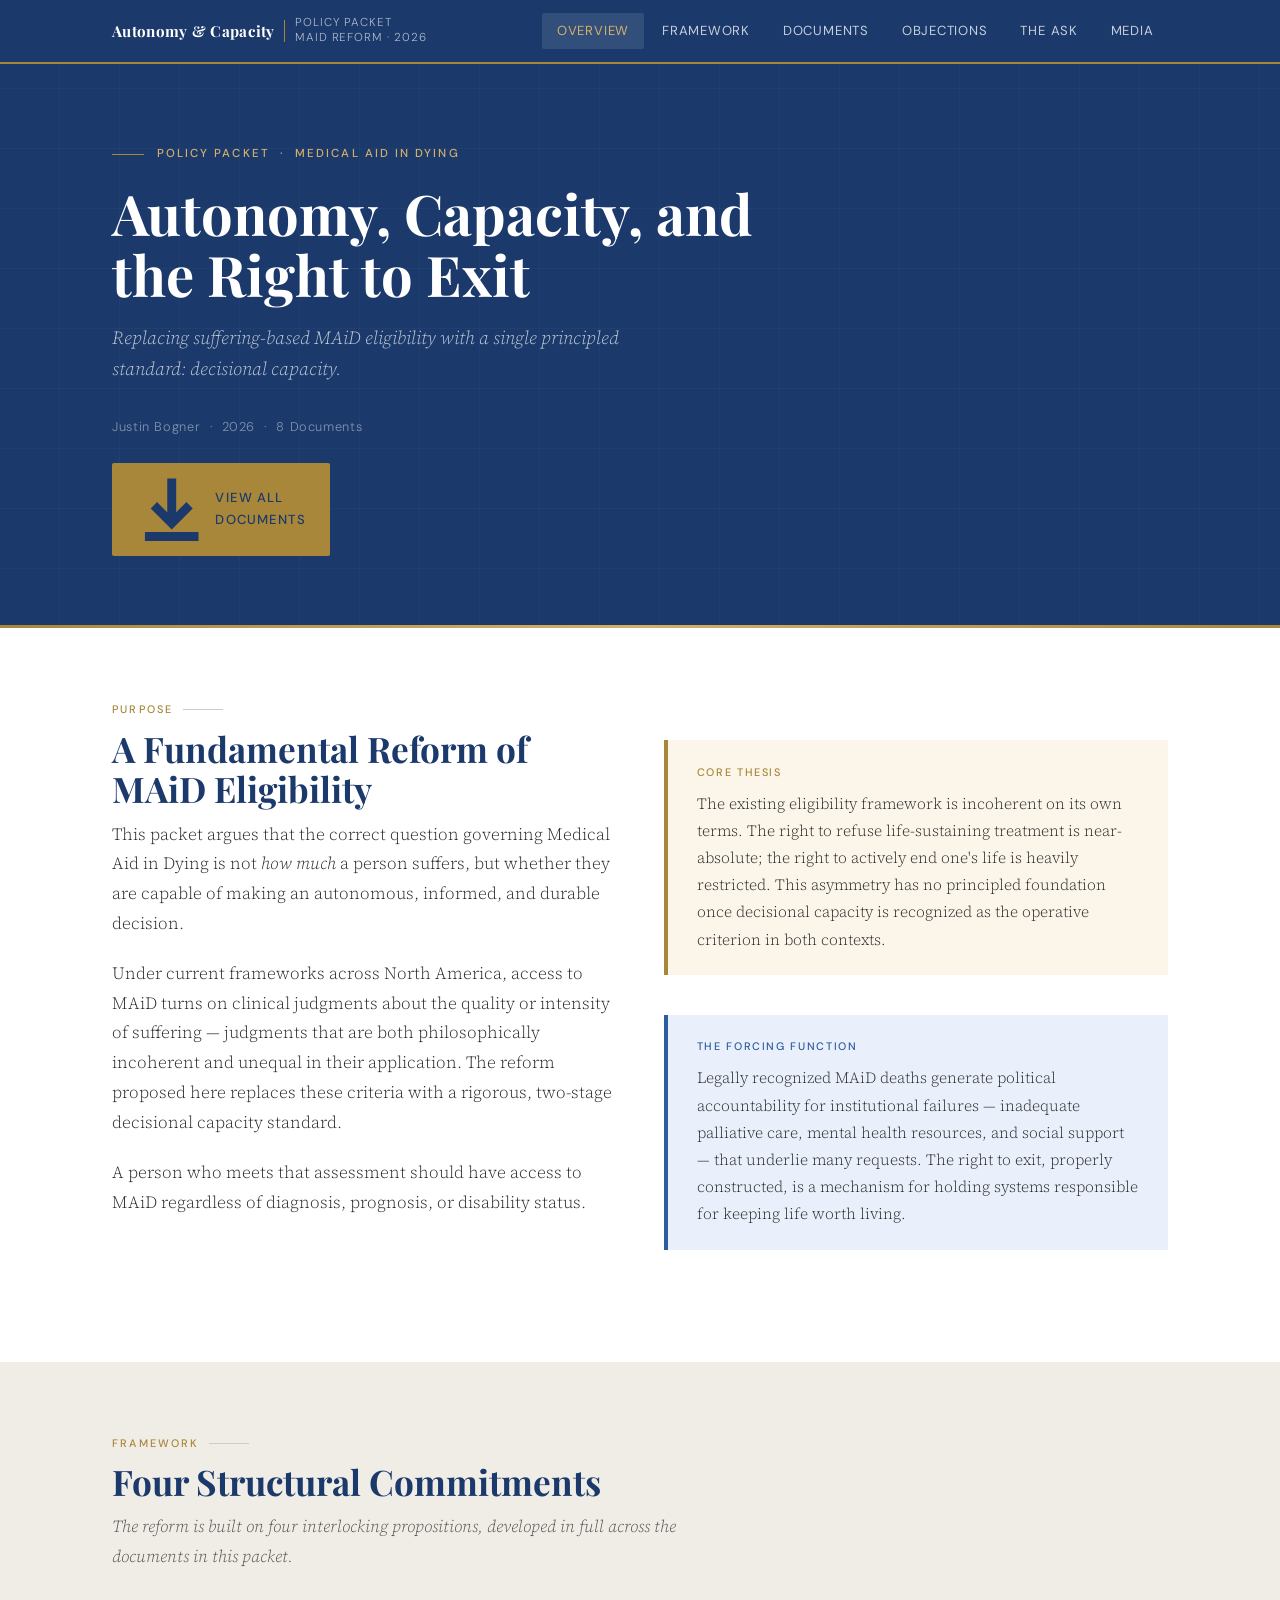
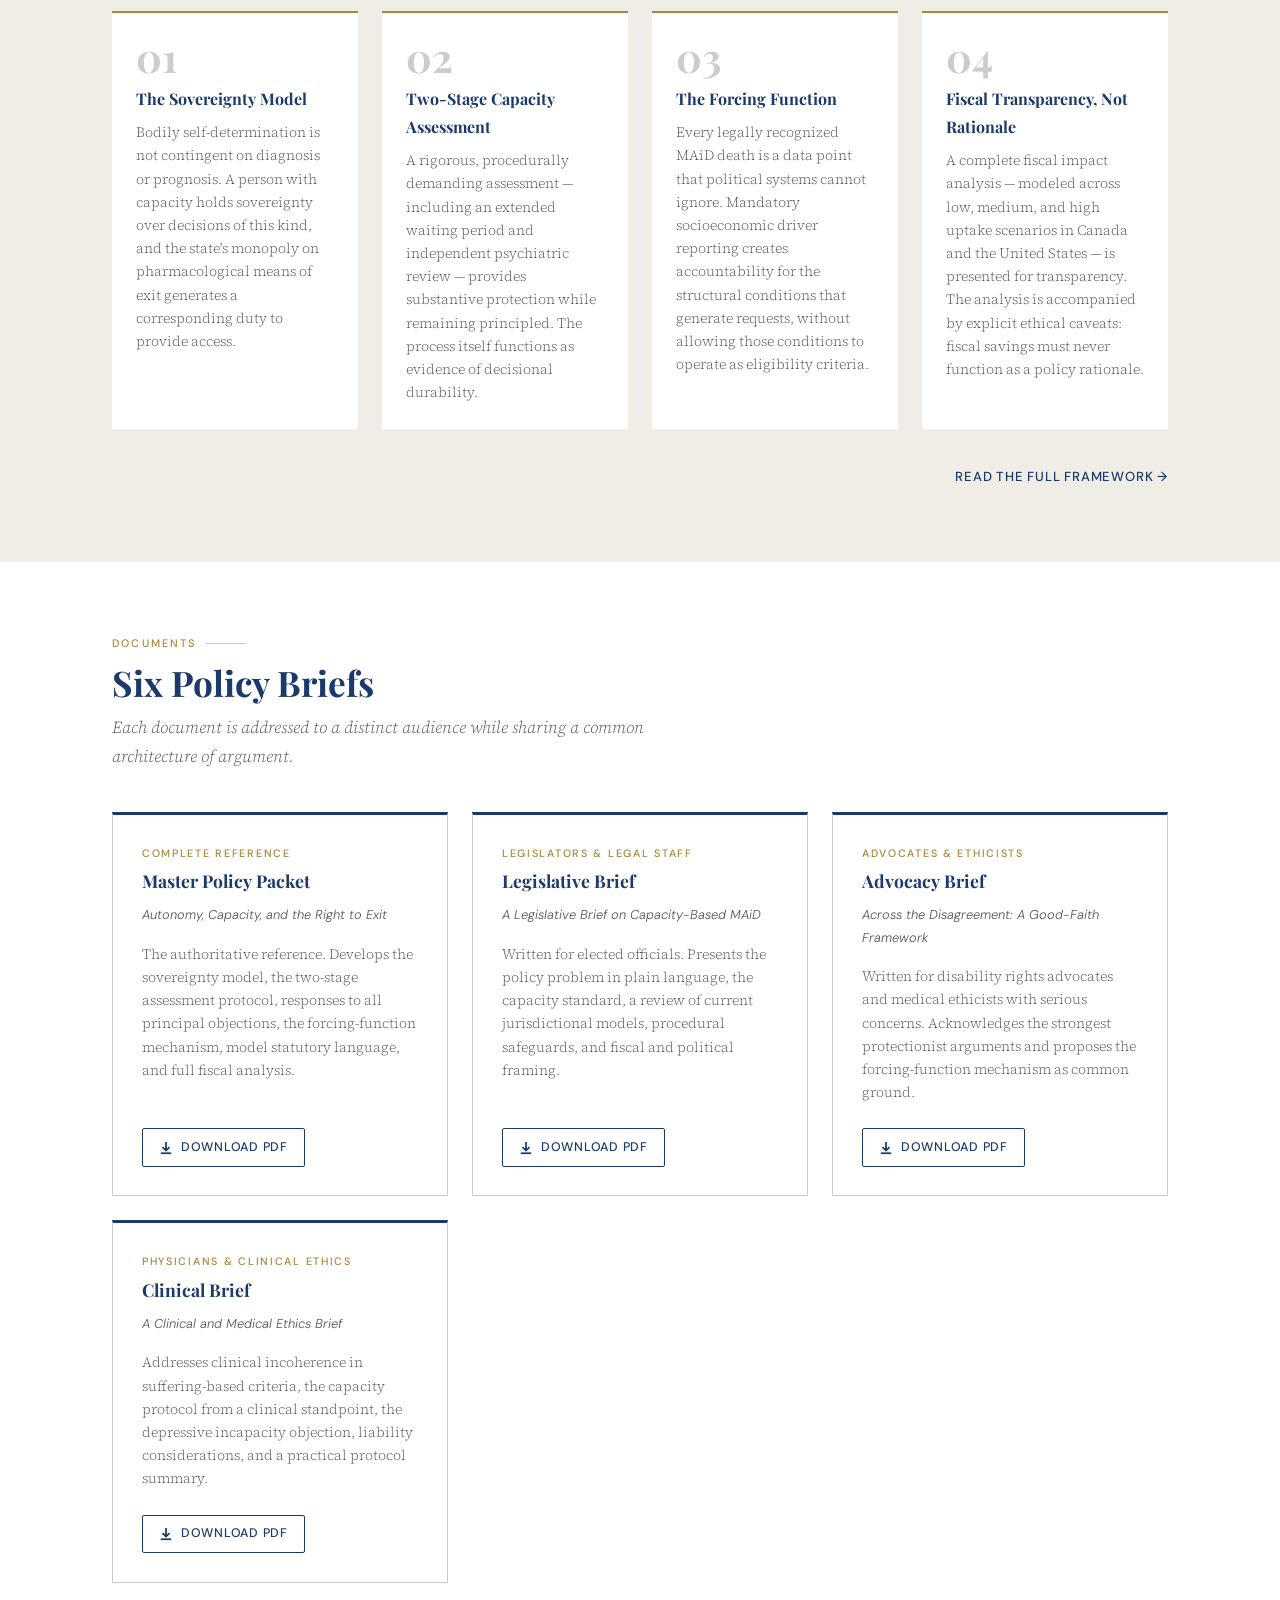
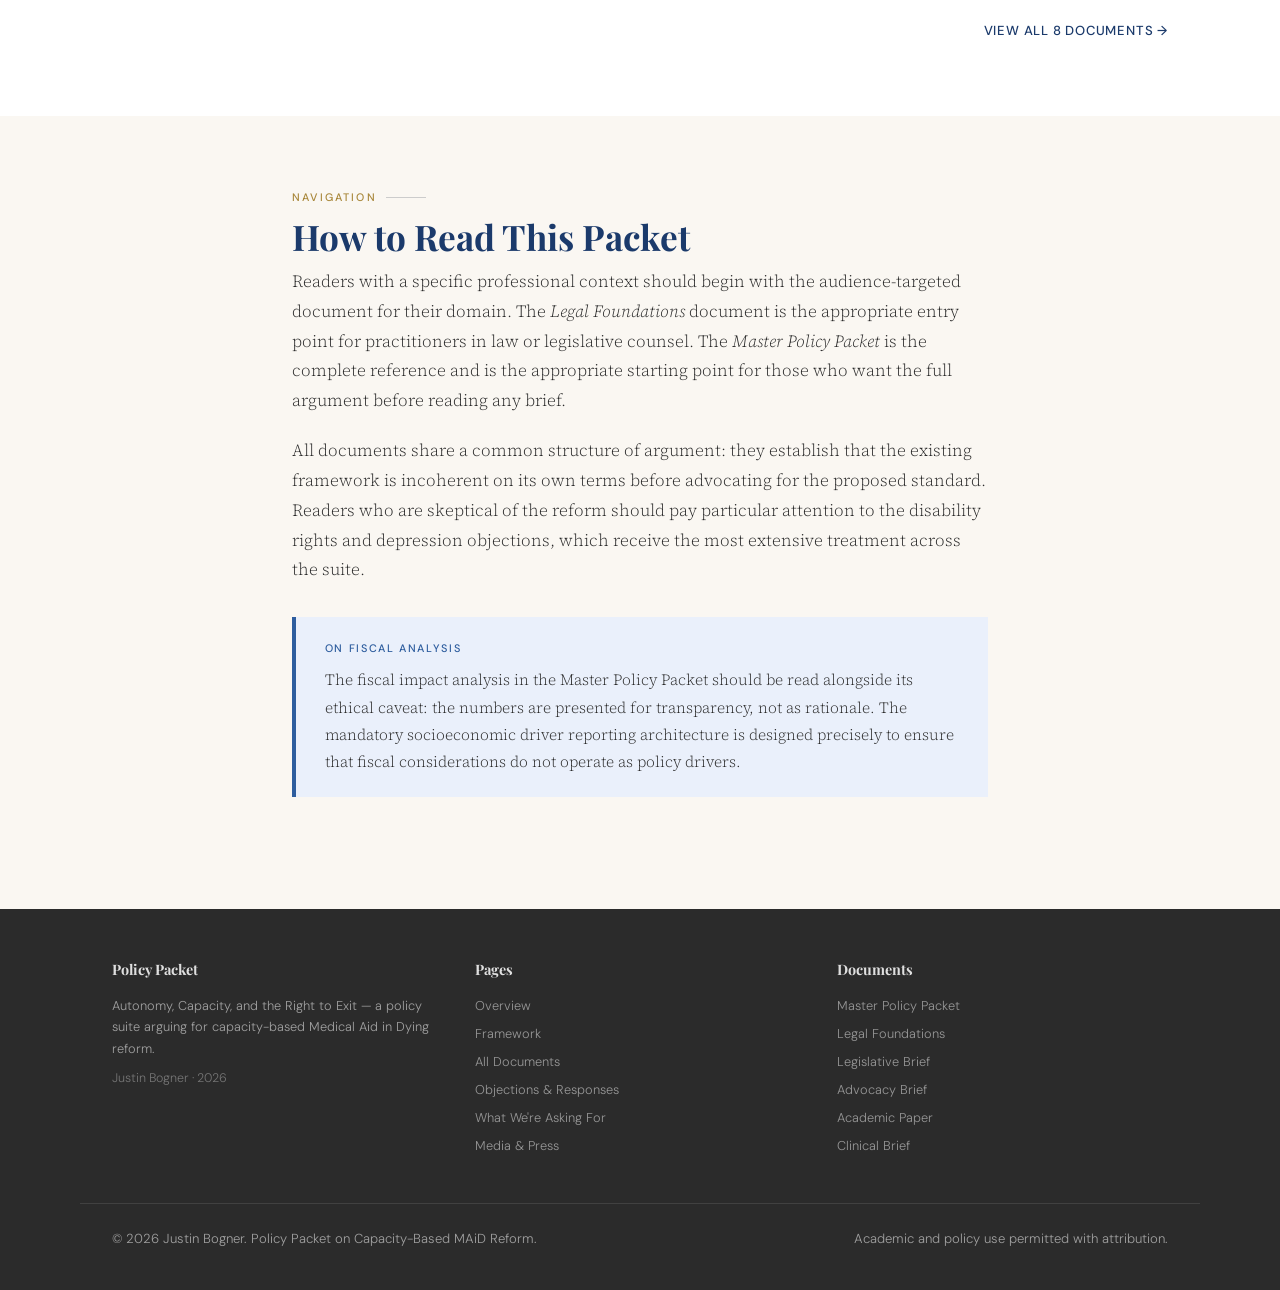
==== commit 480cbee2: "removed personal anecdotes" ====
--- a/index.html
+++ b/index.html
@@ -23,7 +23,6 @@
       <a href="documents.html">Documents</a>
       <a href="objections.html">Objections</a>
       <a href="ask.html">The Ask</a>
-      <a href="essay.html">Essay</a>
       <a href="media.html">Media</a>
     </nav>
     <button class="nav-toggle" aria-label="Toggle navigation" aria-expanded="false">
@@ -40,7 +39,7 @@
     <div class="hero__eyebrow">Policy Packet &nbsp;·&nbsp; Medical Aid in Dying</div>
     <h1 class="hero__title">Autonomy, Capacity, and the Right to Exit</h1>
     <p class="hero__subtitle">Replacing suffering-based MAiD eligibility with a single principled standard: decisional capacity.</p>
-    <div class="hero__meta sans">Justin Bogner &nbsp;·&nbsp; 2026 &nbsp;·&nbsp; 9 Documents</div>
+    <div class="hero__meta sans">Justin Bogner &nbsp;·&nbsp; 2026 &nbsp;·&nbsp; 8 Documents</div>
     <a href="documents.html" class="hero__cta">
       <svg viewBox="0 0 16 16" fill="none" stroke="currentColor" stroke-width="2"><path d="M8 1v10M4 7l4 4 4-4"/><path d="M2 14h12"/></svg>
       View All Documents
@@ -111,7 +110,7 @@
 <section class="section section--white">
   <div class="container">
     <div class="section__label">Documents</div>
-    <h2 class="section__title">Six Briefs, One Companion Essay</h2>
+    <h2 class="section__title">Six Policy Briefs</h2>
     <p class="section__lead">Each document is addressed to a distinct audience while sharing a common architecture of argument.</p>
     <div class="doc-grid">
 
@@ -161,7 +160,7 @@
 
     </div>
     <div class="section-tail">
-      <a href="documents.html">View All 9 Documents →</a>
+      <a href="documents.html">View All 8 Documents →</a>
     </div>
   </div>
 </section>
@@ -172,7 +171,6 @@
     <div class="section__label">Navigation</div>
     <h2 class="section__title">How to Read This Packet</h2>
     <p>Readers with a specific professional context should begin with the audience-targeted document for their domain. The <em>Legal Foundations</em> document is the appropriate entry point for practitioners in law or legislative counsel. The <em>Master Policy Packet</em> is the complete reference and is the appropriate starting point for those who want the full argument before reading any brief.</p>
-    <p>The <em>Companion Essay</em> is best read last: it illuminates the motivating experience behind the framework without requiring the reader to accept the author's particular history as evidence for the policy position.</p>
     <p>All documents share a common structure of argument: they establish that the existing framework is incoherent on its own terms before advocating for the proposed standard. Readers who are skeptical of the reform should pay particular attention to the disability rights and depression objections, which receive the most extensive treatment across the suite.</p>
     <div class="callout" style="margin-top:2rem;">
       <div class="callout__label">On Fiscal Analysis</div>
@@ -196,7 +194,6 @@
       <a href="documents.html">All Documents</a>
       <a href="objections.html">Objections &amp; Responses</a>
       <a href="ask.html">What We're Asking For</a>
-      <a href="essay.html">Companion Essay</a>
       <a href="media.html">Media &amp; Press</a>
     </div>
     <div class="footer-col">
